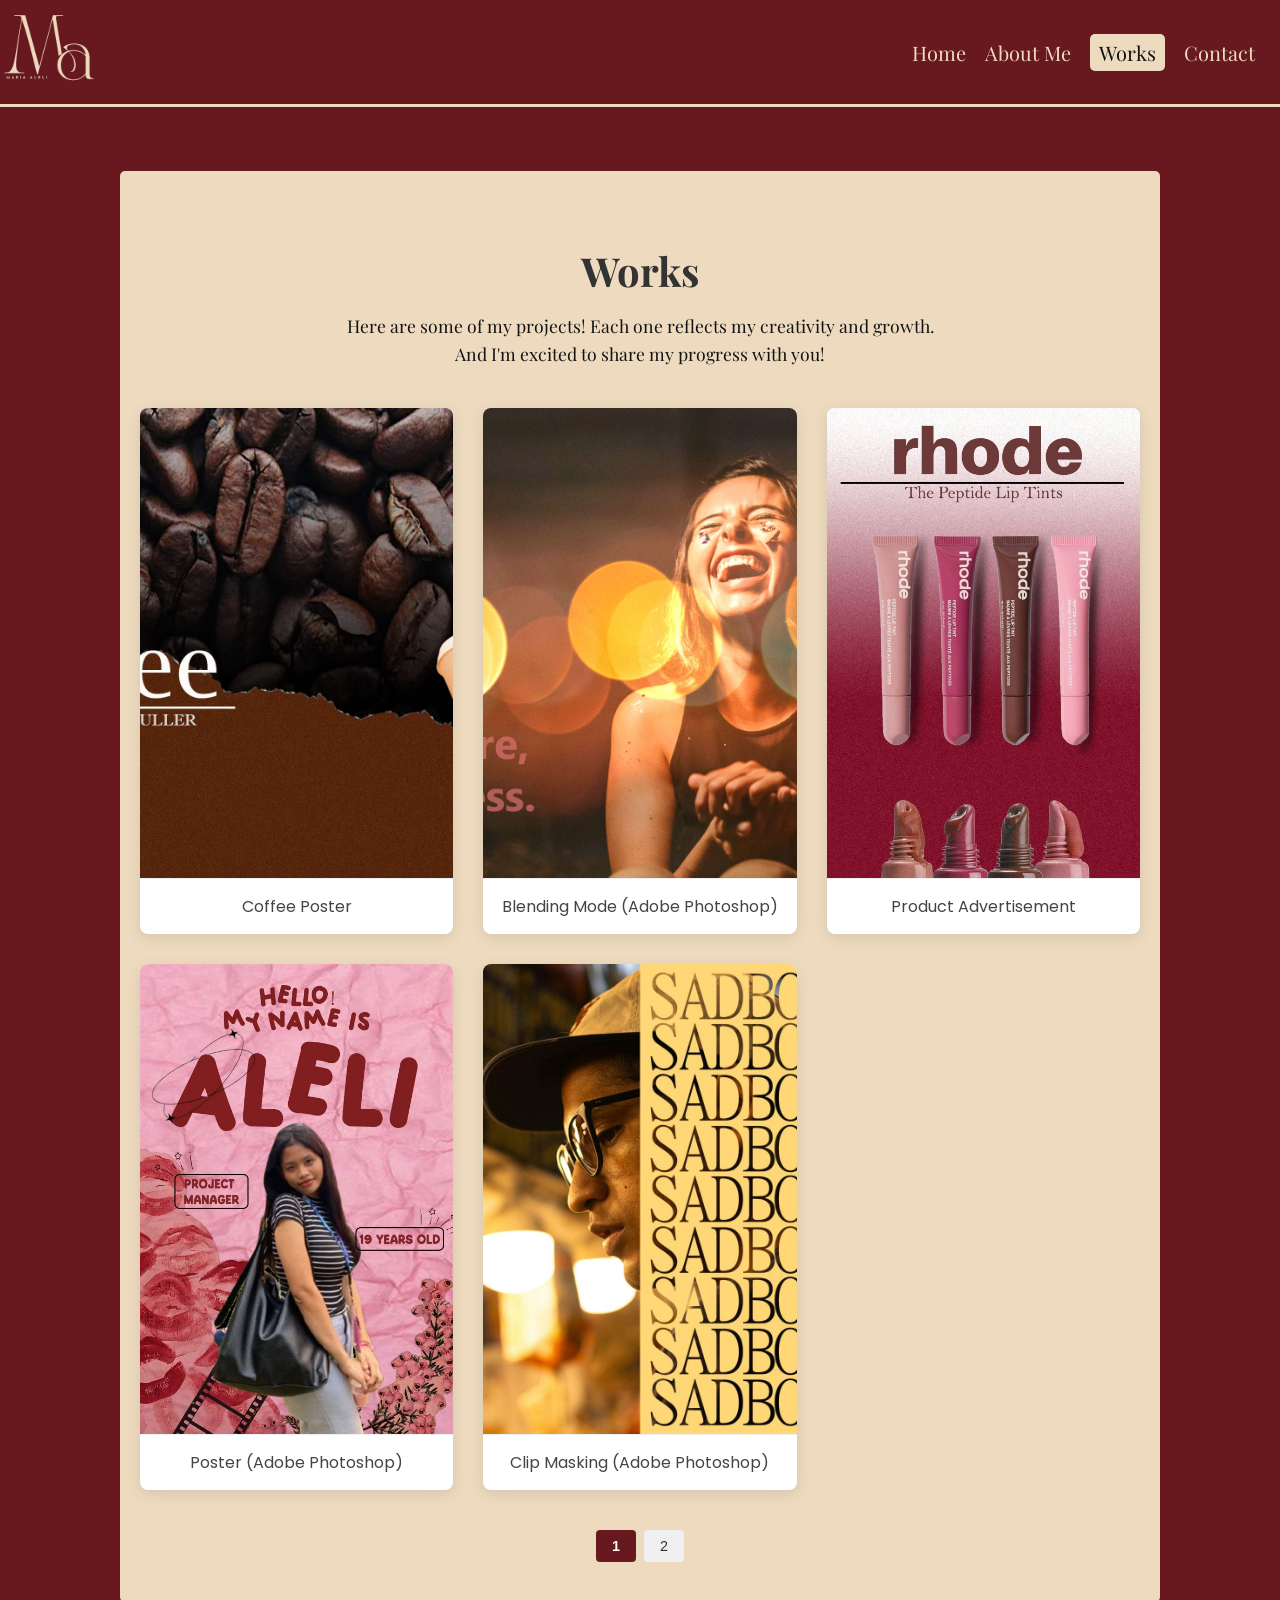
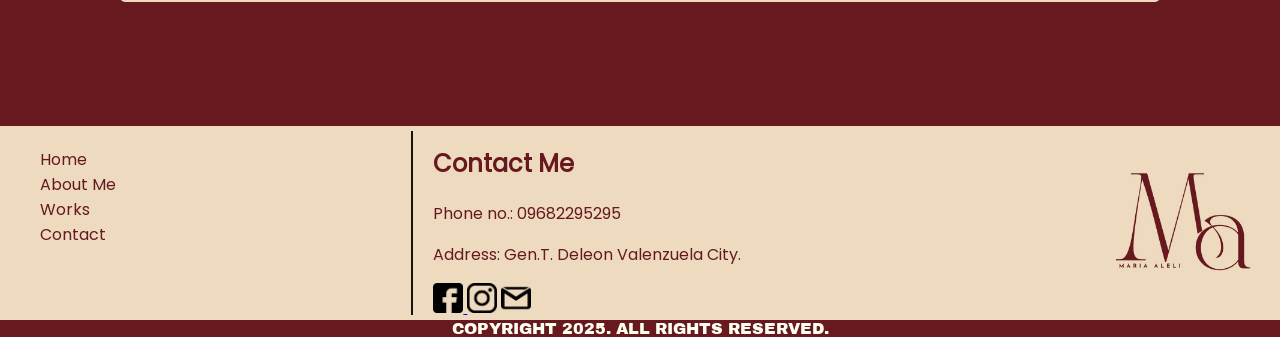
==== works.html @ 4840cf54 "Initial commit" ====
<!DOCTYPE html>
<html>
<head>
	<meta charset="UTF-8">
	<meta name="viewport" content="width=device-width, initial-scale=1.0">
    <title>Works</title>
    <link rel="stylesheet" href="css/salilikanStyles.css">
	<script src="js/script.js"></script>
</head>
<body id = "works">
    <header>
	<a href = "index.html"><img src = "image/aleli red logo.jpg" alt="Logo" class= "logo-img"> </a>
        <nav>
            <ul>
                <li><a href="index.html">Home</a></li>
                <li><a href="about.html">About Me</a></li>
                <li><a href="works.html" class="nav-link">Works</a></li>
                <li><a href="contact.html">Contact</a></li>
            </ul>
        </nav>
    </header>
	
	<main>
		<section class="work-container">    
    <div class="work-text">
        <h1>Works</h1>
        <p>Here are some of my projects! Each one reflects my creativity and growth. 
        And I'm excited to share my progress with you!</p>
    </div>
    
    <!-- Page 1 -->
    <div class="work-gallery page1" id="page1"> 
        <div class="work-item">
            <img src="image/SALILIKAN_COFFEE POSTER.jpg" alt="project 1" class="works-img">
            <p class="work-label">Coffee Poster</p>
        </div>
        <div class="work-item">
            <img src="image/Salilikan_BlendingMode.jpg" alt="project 2" class="works-img">
            <p class="work-label">Blending Mode (Adobe Photoshop)</p>
        </div>
        <div class="work-item">
            <img src="image/rhode poster.jpg" alt="project 3" class="works-img">
            <p class="work-label">Product Advertisement</p>
        </div>
		<div class="work-item">
            <img src="image/self poster.jpg" alt="project 4" class="works-img">
            <p class="work-label">Poster (Adobe Photoshop)</p>
        </div>
        <div class="work-item">
            <img src="image/Salilikan_ClippingMask.jpg" alt="project 5" class="works-img">
            <p class="work-label">Clip Masking (Adobe Photoshop)</p>
        </div>
		
    </div>
    
    <!-- Page 2 (initially hidden) -->
    <div class="work-gallery page2" id="page2" style="display:none;">
        <div class="work-item">
            <img src="image/multimedia assets (1).jpg" alt="project 6" class="works-img">
            <p class="work-label">Male Silhouette with Cloudy Sky (Adobe Photoshop)</p>
        </div>
        <div class="work-item">
            <img src="image/multimedia assets (2).jpg" alt="project 7" class="works-img">
            <p class="work-label">Contemplative Female with Thought Bubble (Adobe Photoshop)</p>
        </div>
		 <div class="work-item">
            <img src="image/multimedia assets (3).jpg" alt="project 8" class="works-img">
            <p class="work-label">Worried Female Expression (Adobe Photoshop)</p>
        </div>
        <div class="work-item">
            <img src="image/multimedia assets (4).jpg" alt="project 9" class="works-img">
            <p class="work-label">Sunny Cloudscape (Adobe Photoshop)</p>
        </div>
		<div class="work-item">
            <img src="image/multimedia assets (5).jpg" alt="project 10" class="works-img">
            <p class="work-label">Full Moon Scene (Adobe Photoshop)</p>
        </div>
        <div class="work-item">
            <img src="image/multimedia assets (6).jpg" alt="project 11" class="works-img">
            <p class="work-label">Flashlight in Darkness (Adobe Photoshop)</p>
        </div>
		
    </div>
    
    <!-- Pagination buttons -->
    <div class="pagination">
        <button class="page-btn active" onclick="showPage(1)">1</button>
        <button class="page-btn" onclick="showPage(2)">2</button>
    </div>
</section>

<div id="lightbox" class="lightbox">
  <span class="close-btn">&times;</span>
  <img class="lightbox-content" id="lightbox-img">
  <div id="caption" class="caption"></div>
</div>
	</main>
	
	<footer class = "footer">
				

				<div class="link-column">
					
						<ul id="footer-links">
							<li><a href="index.html">Home</a></li>
							<li><a href="about.html">About Me</a></li>
							<li><a href="works.html">Works</a></li>
							<li><a href="contact.html">Contact</a></li>
						</ul>
				</div>
				
				
				<div class="footer-column">
					<h2>Contact Me</h2>
					<p>Phone no.: 09682295295</p>
					<p> Address: Gen.T. Deleon Valenzuela City.</p>	
					
					<a href="https://www.facebook.com/mariaaleli.salilican"><img src ="image/facebook logo.jpg" alt = "facebook" class = "footer-socials"> </a>
					<a href="https://www.instagram.com/aia.aleli/"><img src ="image/inst logo.jpg" alt = "instagram" class = "footer-socials"></a>
					<img src ="image/mail logo.jpg" alt = "mail" class = "footer-socials">
				</div>
				
				
				
				
				<div class="logo-column">
				<img src = "image/beigebg logo.jpg" alt="Logo" class= "footer-logo">
				</div>
				
		
		</footer>
		<p class = "copyright">COPYRIGHT 2025. ALL RIGHTS RESERVED.</p>
	
	
</body>
</html>
---- css/salilikanStyles.css ----
@font-face {
	font-family: 'Archivo Black';
	src: url('../fonts/ArchivoBlack-Regular.ttf') format('truetype');
}
@font-face {
	font-family: 'Playfair Display';
	src: url('../fonts/PlayfairDisplay-VariableFont_wght.ttf') format('truetype');
}
@font-face {
	font-family: 'Poppins';
	src: url('../fonts/Poppins-Regular.ttf') format('truetype');
}
nav{ 
text-align: right;
padding : 10px;

}
nav ul{
	display: inline-block; 
    list-style: none;
    padding: 0;
    margin: 0;
}
 
 nav ul li{
	display: inline-block;
    margin-right: 15px;
	
}

nav ul li a {
    color : #eedbbf;
    text-decoration: none;
	font-size : 20px;
	display: inline-block;
    transition: all 0.3s ease; 

}

ul li a:hover{
	background-color : #FDFFF0;
	color : #121212;
	border-radius : 5px;
	transform: scale(1.1);
}

header {
	background-color : #67191f;
	display : flex;
	justify-content: space-between;
	align-items : center;
	border-bottom: 3px solid #eedbbf;
	
}
.logo-img {
	width : auto;
	height : 100px;
	
}
html {
    scroll-behavior: smooth;
}
body {
	font-family: 'Playfair Display', serif;
	background-color : #67191f;
	color : #FDFFF0;
	margin: 0px;
	overflow-x: hidden;
    width: 100%;

}
main {
    padding-bottom: 60px;
}
section {	
	padding: 20px;
    margin: 20px auto;
    background: #eedbbf;
    border-radius: 5px;
    max-width: 1200px;
}

.nav-link {
    color: #eedbbf;
    text-decoration: none;
    font-size: 20px;
    padding: 5px 9px;
    display: inline-block;
    border-radius: 5px;
    transition: all 0.3s ease; 
}


#Home .nav-link[href="index.html"],
#about .nav-link[href="about.html"],
#works .nav-link[href="works.html"],
#contact .nav-link[href="contact.html"] {
	background-color : #eedbbf;
    color: #121212;    
}




/*Home Page*/

.text-content {
	font-family: 'Playfair Display', sans-serif;
	font-weight: bold;
	Display: flex;
	flex-direction: column;
	justify-content: center;
	align-items : center;
	text-align : center;
	
}

#text-welcome{
	font-size : 70px;
	font-family : 'Playfair Display', sans-serif;
	font-weight : bold;
}

.home-welcome {
    background-image: 
        linear-gradient(rgba(238, 219, 191, 0.6), rgba(238, 219, 191, 0.6)), 
        url('../image/home bg.jpg'); 
    background-repeat: no-repeat;
    background-size: cover;
    padding: 100px;
    display: flex;
    align-items: center;
    color: #121212;
}
.home-text {
	font-family : 'Playfair Display', sans-serif;
	font-size: 30px;
}
.story-section{
	display: flex;
}

.story-image{
	height: 600px;
	width : auto;
	margin-left :50px;
	border: solid 10px #FDFFF0;
	border-radius : 20px;
	padding: 20px;
}
.story-container{
	background-color: #67191f;
	margin: 70px;
	margin-left: -80px;
	padding : 50px;
	
	font-size: 25px;
	color: #FDFFF0;
	text-align: center;
	line-height: 40px;	
}

.home-btn {
    background-color: #67191f; 
    color: #FDFFF0; 
    border: 2px solid #FDFFF0;
	padding: 10px 20px;
    font-size: 16px;
    font-family: 'Playfair Display', sans-serif;
    border-radius: 5px;
    cursor: pointer;
	text-decoration: none;
    transition: all 0.3s ease;
}

.home-btn:hover {
    background-color: #FDFFF0;
    color: #67191f;

}




/*About Page*/
.video-Container{
	
	display: flex;
	justify-content: center;
	align-items: center;
	width: auto;
	margin-right: 30px;
	
}
.main-video{
	
	height: 400px;
	width: 800px;
}
video{
	height: 400px;
	width: 800px;
}

.about-title{
	font-size : 50px;
	font-weight: bold;
	text-align: center;
	margin-right : -1100px;
	
}

.about-img {
	height :500px;
	width : auto;
	border : solid 10px #fdfff0;
	margin-bottom : 50px;
}


.gallery-img{
	height :280px;
	width : auto;
	border: 20px solid #fdfff0;
	display: flex;
	display: inline;
	border-bottom: 60px solid #fdfff0;
}

.gallery-photos{
	display: flex;
	flex-wrap: wrap;
	justify-content: center;
	gap: 50px;
	
}

.gallery-text{
	color: #121212;
	font-size: 30px;
	text-align: center;
	font-weight: bold;
	
}

.about-container{
	display : flex;	
	border-radius : 5px;
	font-size: 25px;
	text-align: center;
	align-items: center;
    justify-content: space-between;
	color : #121212;
	font-family : 'PlayFair Display', serif;
	
}

.about-text{
	font-family : 'Playfair Display', sans-serif;
	display: flex;
	text-align: center;
	line-height: 45px;
	padding : 50px;
}


/*Work Page*/
.work-text{
	display: flex;
	justify-content: center;
	align-items: center;
	text-align : center;
	flex-direction: column;
	font-size : 20px;
	color : #121212;
	
}

.work-container {
    max-width: 1000px;
    margin: 5%	 auto;
    padding: 40px 20px;
    font-family: 'poppins', sans-serif;
}


/* Works Header Text */
.work-text {
	font-family: 'PlayFair Display', sans-serif;
    text-align: center;
    margin-bottom: 40px;
}

.work-text h1 {
    font-size: 2.5rem;
    color: #333;
    margin-bottom: 15px;
}

.work-text p {
    font-size: 1.1rem;
    color: #121212;
    max-width: 600px;
    margin: 0 auto;
    line-height: 1.6;
}

.work-gallery {
    display: grid;
    grid-template-columns: repeat(auto-fill, minmax(280px, 1fr));
    gap: 30px;
    margin-bottom: 40px;
}

.work-item {
    background: #fff;
    border-radius: 8px;
    overflow: hidden;
    box-shadow: 0 4px 15px rgba(0, 0, 0, 0.1);
    transition: transform 0.3s ease, box-shadow 0.3s ease;
	  display: flex;
    flex-direction: column;
    height: 100%;
}

.work-item:hover {
    transform: translateY(-5px);
    box-shadow: 0 6px 20px rgba(0, 0, 0, 0.15);
}

.works-img {
    width: 100%;
    height: auto;
    display: block;
    border-bottom: 1px solid #eee;
    object-fit: cover;
    flex-grow: 1;
}

.work-label {
    padding: 15px;
    text-align: center;
    font-size: 1rem;
    color: #444;
    margin: 0;
}

/* Pagination Styles */
.pagination {
    display: flex;
    justify-content: center;
    margin-top: 40px;
    gap: 8px;
}

.page-btn {
    padding: 8px 16px;
    border: none;
    background: #f0f0f0;
    color: #333;
    cursor: pointer;
    border-radius: 4px;
    font-size: 0.9rem;
    transition: all 0.3s ease;
}

.page-btn:hover {
    background: #121212;
	color: #eddbbf;
}

.page-btn.active {
    background: #67191f;
    color: #FDFFF0;
    font-weight: bold;
}



/* Lightbox Styles */
.lightbox {
  display: none;
  position: fixed;
  z-index: 1000;
  left: 0;
  top: 0;
  width: 100%;
  height: 100%;
  background-color: rgba(0, 0, 0, 0.9);
  text-align: center;
}

.lightbox-content {
  max-width: 90%;
  max-height: 90%;
  margin: auto;
  position: absolute;
  top: 50%;
  left: 50%;
  transform: translate(-50%, -50%);
}

.caption {
  color: #fff;
  padding: 10px;
  position: absolute;
  bottom: 20px;
  width: 100%;
  text-align: center;
}

.close-btn {
  color: white;
  position: absolute;
  top: 20px;
  right: 30px;
  font-size: 35px;
  font-weight: bold;
  cursor: pointer;
}

.close-btn:hover {
  color: #ccc;
}














/*Contact Page*/
.contact-container {
   
    background: #eddbbf;
    border-radius: 10px;
    text-align: center;
	margin: 50px 480px;
	
}

.contact-text h2 {
    font-size: 30px;
    color: #121212;
    margin-bottom: 10px;
}

.contact-text p {
    color: #121212;
    font-size: 16px;
    margin-bottom: 20px;
}

.contact-form {
    display: flex;
    flex-direction: column;
    gap: 15px;
}

.input-group {
    text-align: left;
	
}

.input-group label {
    font-size: 14px;
    font-weight: bold;
    color: #121212;
}

.input-group input,
.input-group textarea {
	display : flex;
    width: 100%;
    padding: 5px;
    border: 1px solid #67191f;
    border-radius: 5px;
    font-size: 14px;
}

.contact-btn {
	display: flex;
	justify-content : center;
	width: 500px;
    background: #67191f;
	font-family: 'Playfair Display', sans-serif;
    color: #ffffff;
    padding: 12px;
    border: none;
    border-radius: 5px;
    font-size: 16px;
    cursor: pointer;
    transition: background 0.3s ease;
}

.contact-btn:hover {
    background: #fdfff0; 
	color: #121212;
	
}




/*footer*/
footer{
	font-family : 'Poppins';
	background-color : #eedbbf;
	
	color : #67191f;
}

.footer{
	display: grid;
    grid-template-columns: repeat(3, 1fr);
	text-align: left;
    gap: 20px;
}

.link-column{
	border-right: solid 2px #121212;
	margin : 5px 0px;
}
#footer-links {
    list-style: none;
    
}
#footer-links a {
    color: #67191f;
    text-decoration: none;
    transition: color 0.3s ease;
}

.link-column{
	border-left: 200px black ;
}
.logo-column {
    display: flex;
    align-items: flex-end;
    justify-content: flex-end;
    padding: 20px;
	font-size: 100px;
}
.footer-socials{
	height: 30px;
	width: auto;
}

.footer-logo{
	width: 150px;
    height: auto;
}
.copyright{
	background-color: #67191f;
	color : #fdfff0;
	font-family: "Archivo Black", sans-serif;
	text-align : center;
	padding : 0;
	margin: 0;
	display : flex;
	justify-content: center;
}	











/* ==================== MEDIA QUERIES ==================== */

/* Tablet Landscape (1024px and below) */
@media screen and (max-width: 1024px) {
    /* Header */
    nav {
        text-align: center;
    }
    nav ul {
        display: flex;
		
        justify-content: center;
        flex-wrap: wrap; 
        padding: 0;
    }
    nav ul li {
		display: inline-block;
        margin: 0px 10px;
		
    }
	nav ul li a {
    text-decoration: none;
	font-size : 15px;
	}
    
    /* Home Page */
    #text-welcome {
        font-size: 50px;
    }
    
    .home-text {
        font-size: 20px;
    }
    
    .story-image {
        height: 450px;
        margin-left: 30px;
    }
    
    .story-container {
        margin: 40px;
        font-size: 20px;
        line-height: 35px;
    }
    
    /* About Page */
    .main-video, video {
        height: 300px;
        width: 600px;
    }
    
    .about-img {
        height: 400px;
    }
    
    .gallery-img {
        height: 220px;
    }
    
    /* Works Page */
    .work-gallery {
        grid-template-columns: repeat(auto-fill, minmax(240px, 1fr));
        gap: 20px;
    }
    
    /* Contact Page */
    .contact-container {
        margin: 50px 200px;
    }
    
    /* Footer */
    .footer {
        grid-template-columns: 1fr 1fr;
    }
    
    .logo-column {
        grid-column: span 2;
        justify-content: center;
    }
}

/* Tablet Portrait (768px and below) */
@media screen and (max-width: 768px) {
    /* Header */
    nav {
        text-align: center;
    }
    nav ul {
        display: flex;
		
        justify-content: center;
        flex-wrap: wrap; 
        padding: 0;
    }
    nav ul li {
		display: inline-block;
        margin: 0px 10px;
		
    }
	nav ul li a {
    text-decoration: none;
	font-size : 15px;
	}
    
    
    .logo-img {
        margin-bottom: 15px;
    }
    
    nav ul {
        justify-content: center;
    }
    
    /* Home Page */
    .home-welcome {
        padding: 60px 20px;
    }
    
    #text-welcome {
        font-size: 40px;
    }
    
    .home-text {
        font-size: 18px;
    }
    
    .story-section {
        flex-direction: column;
        align-items: center;
    }
    
    .story-image {
        height: 350px;
        margin: 0 0 20px 0;
    }
    
    .story-container {
        margin: 0;
        font-size: 18px;
        line-height: 30px;
    }
    
    /* About Page */
    .about-container {
        flex-direction: column;
    }
    
    .about-title {
        margin-right: 0;
        margin-bottom: 20px;
    }
    
    .about-img {
        height: 350px;
        margin-bottom: 20px;
    }
    
    .main-video, video {
        height: 250px;
        width: 100%;
    }
    
    .gallery-img {
        height: 200px;
        border: 15px solid #fdfff0;
        border-bottom: 40px solid #fdfff0;
    }
    
    /* Works Page */
    .work-container {
        padding: 20px;
    }
    
    .work-gallery {
        grid-template-columns: repeat(auto-fill, minmax(200px, 1fr));
        gap: 15px;
    }
    
    /* Contact Page */
    .contact-container {
        margin: 50px 100px;
    }
    
    .contact-btn {
        width: 100%;
    }
    
    /* Footer */
    .footer {
        grid-template-columns: 1fr;
        text-align: center;
    }
    
    .link-column {
        border-right: none;
        border-bottom: 2px solid #121212;
        padding-bottom: 20px;
        margin-bottom: 20px;
    }
    
    .logo-column {
        grid-column: span 1;
    }
}

/* Mobile Landscape (480px and below) */
@media screen and (max-width: 480px) {
    /* Header */
    nav {
        text-align: center;
    }
    nav ul {
        display: flex;
		
        justify-content: center;
        flex-wrap: wrap; 
        padding: 0;
    }
    nav ul li {
		display: inline-block;
        margin: 0px 10px;
		
    }
	nav ul li a {
    text-decoration: none;
	font-size : 15px;
	}
    /* Home Page */
    #text-welcome {
        font-size: 30px;
    }
    
    .home-text {
        font-size: 16px;
    }
    
    .story-image {
        height: 250px;
    }
    
    .story-container {
        font-size: 16px;
        line-height: 25px;
        padding: 20px;
    }
    
    .home-btn {
        padding: 8px 16px;
        font-size: 14px;
    }
    
    /* About Page */
    .about-title {
        font-size: 40px;
    }
    
    .about-img {
        height: 250px;
    }
    
    .main-video, video {
        height: 180px;
    }
    
    .gallery-img {
        height: 150px;
        border: 10px solid #fdfff0;
        border-bottom: 30px solid #fdfff0;
    }
	.about-text p{
		font-size : 15px;
		line-height:  15px;
		
	}
	.about-text{
		width: 100%;
		margin: 0;
	}
    
    /* Works Page */
    .work-text h1 {
        font-size: 2rem;
    }
    
    .work-gallery {
        grid-template-columns: 1fr;
    }
    
    .work-item {
        max-width: 300px;
        margin: 0 auto;
    }
    
    /* Contact Page */
    .contact-container {
        margin: 30px 20px;
        padding: 20px;
    }
    
    .contact-text h2 {
        font-size: 24px;
    }
    
    .input-group input,
    .input-group textarea {
        width: 100%;
    }
    
    /*footer*/
	 .footer {
        display: none;
    }
	.copyright{
		font-size : 15px;
	}

}

/* Small Mobile (320px and below) */
@media screen and (max-width: 320px) {
    /* Header */
    .logo-img {
        height: 60px;
    }
    
    nav {
        text-align: center;
    }
    nav ul {
        display: flex;
		
        justify-content: center;
        flex-wrap: wrap; 
        padding: 0;
    }
    nav ul li {
		display: inline-block;
        margin: 0px 10px;
		
    }
	nav ul li a {
    text-decoration: none;
	font-size : 15px;
	}
    
    /* Home Page */
    #text-welcome {
        font-size: 24px;
    }
    
    .home-text {
        font-size: 14px;
    }
    
    .story-image {
        height: 200px;
    }
    
    .story-container {
        font-size: 14px;
        line-height: 22px;
        padding: 15px;
    }
    
    /* About Page */
    .about-title {
        font-size: 30px;
    }
    
    .about-img {
        height: 200px;
    }
	.about-text p{
		font-size : 10px;
		line-height:  15px;
		
	}
	.about-text{
		width: 100%;
		margin: 0;
	}
    
    .main-video, video {
        height: 150px;
    }
    
    .gallery-img {
        height: 120px;
        border: 8px solid #fdfff0;
        border-bottom: 25px solid #fdfff0;
    }
    
    /* Works Page */
    .work-text h1 {
        font-size: 1.8rem;
    }
    
    .work-text p {
        font-size: 1rem;
    }
    
    /* Contact Page */
    .contact-text h2 {
        font-size: 20px;
    }
    
    .contact-btn {
        padding: 10px;
        font-size: 14px;
    }
    
    /* Footer */
    .footer-column h2 {
        font-size: 18px;
    }
    
    .footer-socials {
        height: 20px;
    }
    
    .copyright {
        font-size: 12px;
    }
}

/* Special Cases for Very Small Screens */
@media screen and (max-width: 280px) {
    nav {
        text-align: center;
    }
    nav ul {
        display: flex;
		
        justify-content: center;
        flex-wrap: wrap; 
        padding: 0;
    }
    nav ul li {
		display: inline-block;
        margin: 0px 10px;
		
    }
	nav ul li a {
    text-decoration: none;
	font-size : 15px;
	}
    
    .logo-img {
        height: 50px;
    }
    
    #text-welcome {
        font-size: 20px;
    }
    
    .story-image {
        height: 180px;
    }
    
    .gallery-img {
        height: 100px;
    }
	/*footer*/
	 .footer {
        display: none;
    }
	.copyright{
		font-size : 10px;
	}



}
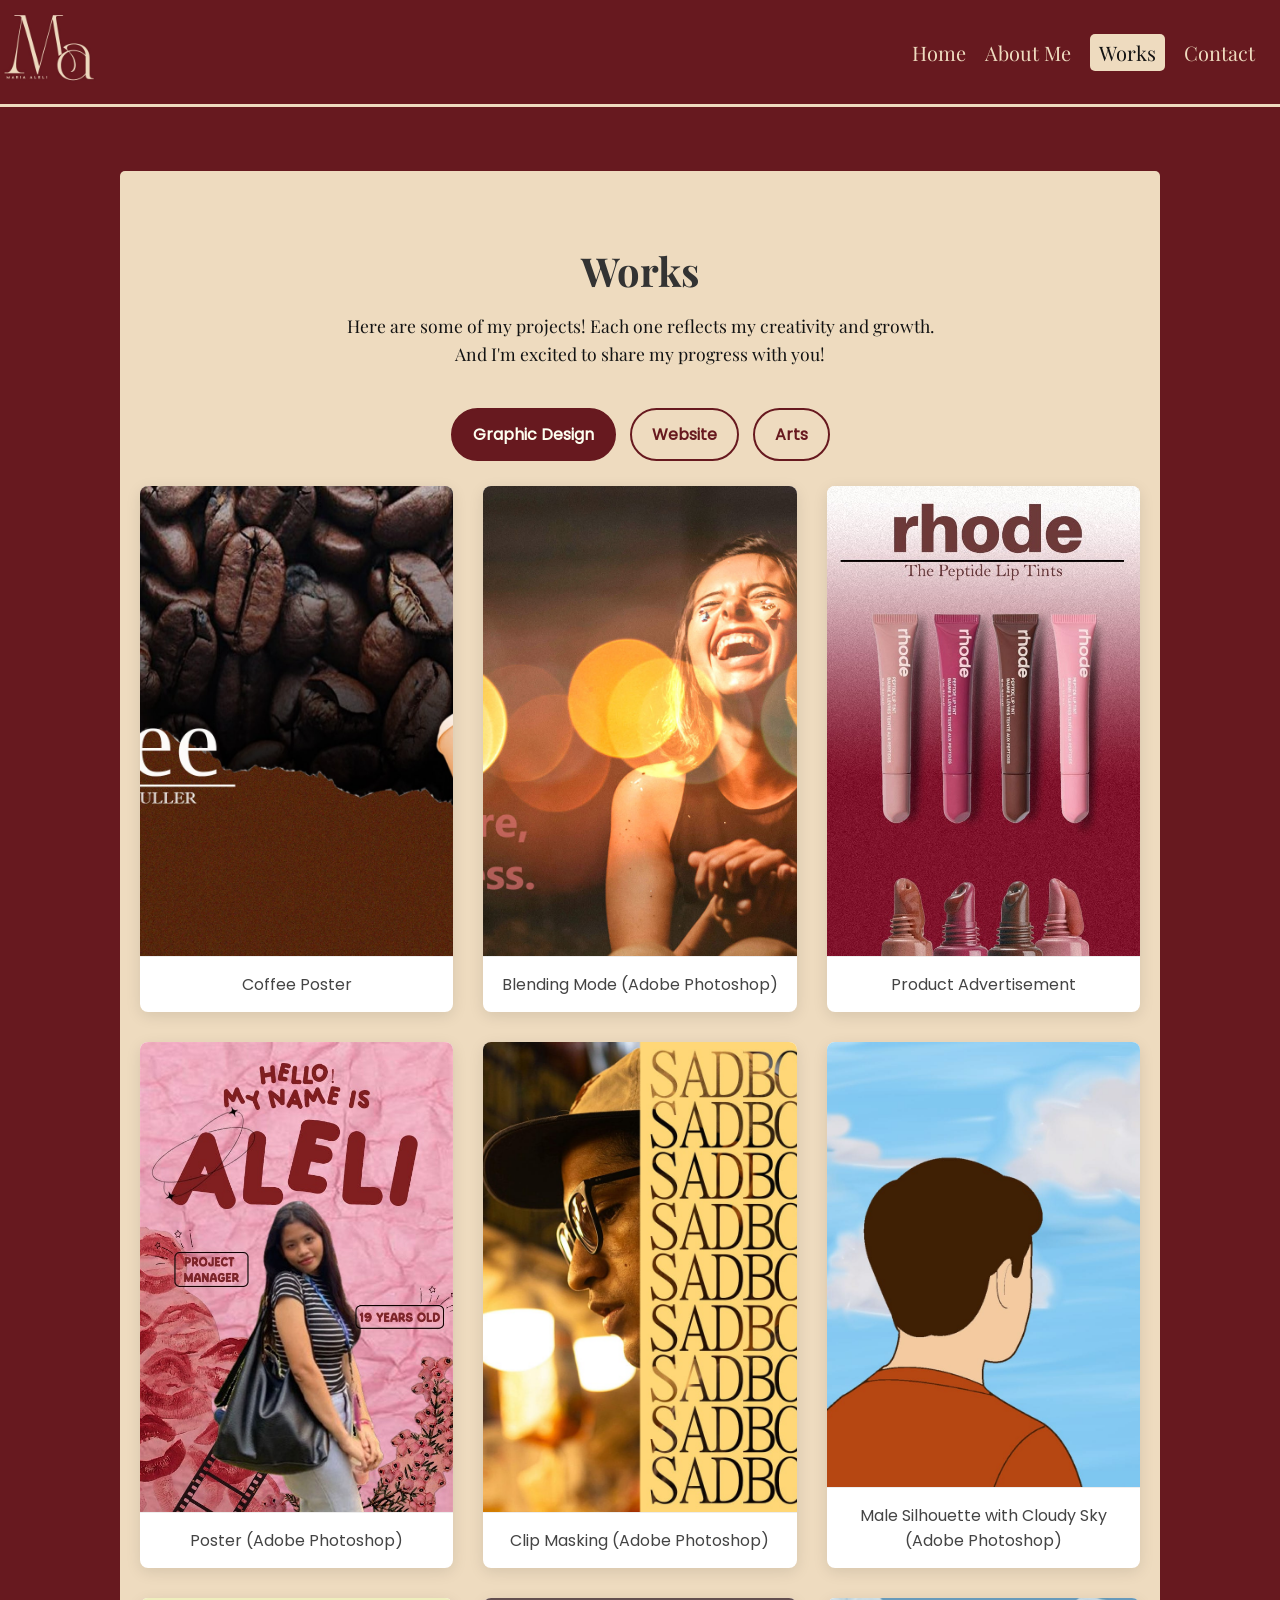
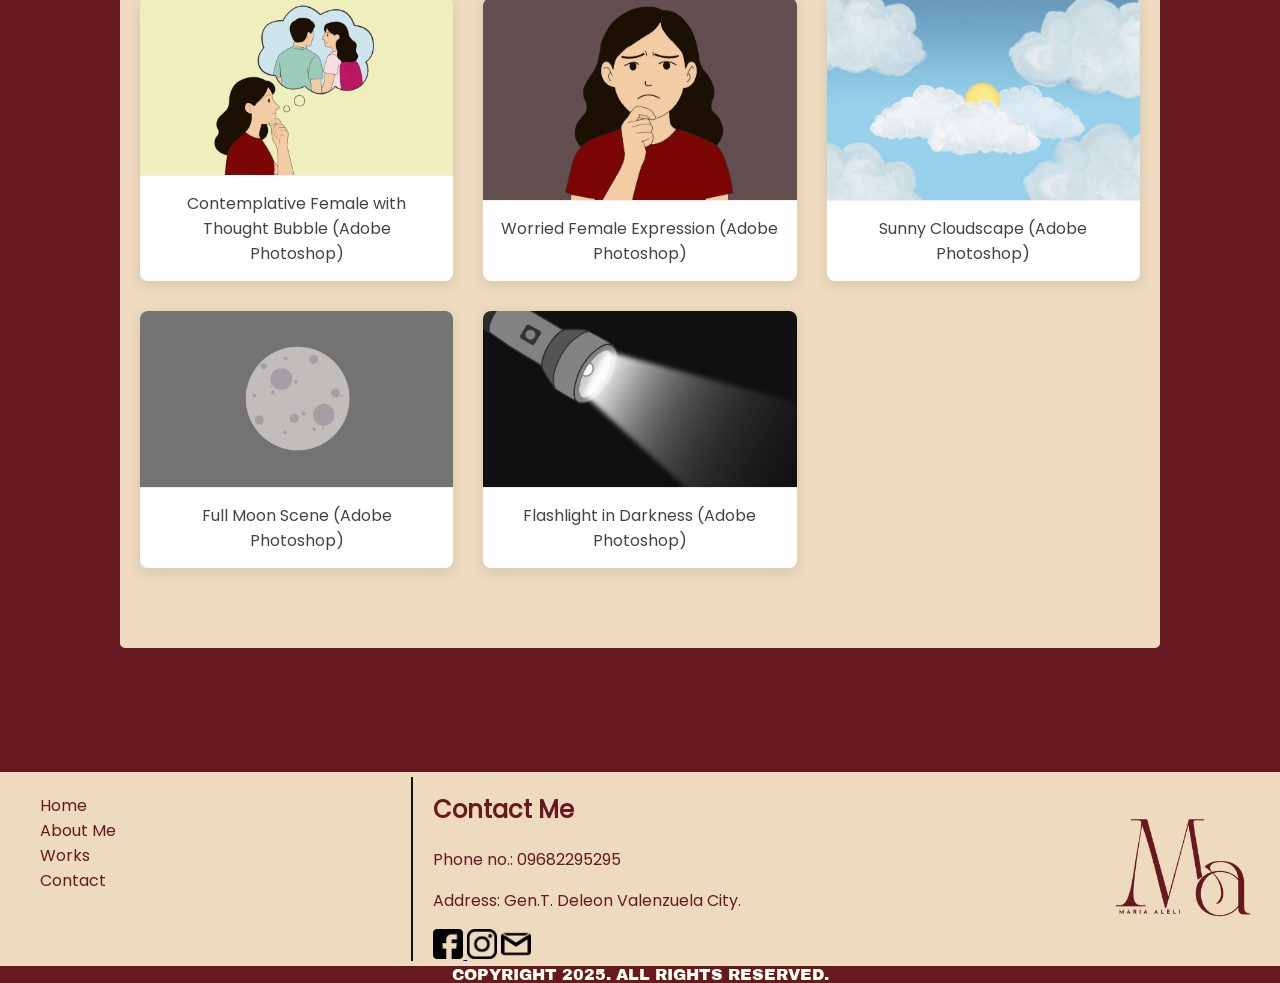
==== commit 7f872564: "Website updates" ====
--- a/works.html
+++ b/works.html
@@ -28,64 +28,79 @@
         And I'm excited to share my progress with you!</p>
     </div>
     
-    <!-- Page 1 -->
-    <div class="work-gallery page1" id="page1"> 
-        <div class="work-item">
-            <img src="image/SALILIKAN_COFFEE POSTER.jpg" alt="project 1" class="works-img">
-            <p class="work-label">Coffee Poster</p>
+
+    
+    <!-- Category Buttons -->
+    <div class="work-categories" role="tablist" aria-label="Work categories">
+        <button type="button" class="work-cat-btn active" data-category="graphic">Graphic Design</button>
+        <button type="button" class="work-cat-btn" data-category="website">Website</button>
+        <button type="button" class="work-cat-btn" data-category="arts">Arts</button>
+    </div>
+
+    <!-- Category content (graphic design = all current projects) -->
+    <div class="work-category-content" id="work-graphic" aria-live="polite">
+        <!-- Graphic Design: move everything that used to be page1 + page2 -->
+        <div class="work-gallery" id="work-graphic-design">
+            <div class="work-item">
+                <img src="image/SALILIKAN_COFFEE POSTER.jpg" alt="Coffee Poster" class="works-img">
+                <p class="work-label">Coffee Poster</p>
+            </div>
+            <div class="work-item">
+                <img src="image/Salilikan_BlendingMode.jpg" alt="Blending Mode (Adobe Photoshop)" class="works-img">
+                <p class="work-label">Blending Mode (Adobe Photoshop)</p>
+            </div>
+            <div class="work-item">
+                <img src="image/rhode poster.jpg" alt="Product Advertisement" class="works-img">
+                <p class="work-label">Product Advertisement</p>
+            </div>
+            <div class="work-item">
+                <img src="image/self poster.jpg" alt="Poster (Adobe Photoshop)" class="works-img">
+                <p class="work-label">Poster (Adobe Photoshop)</p>
+            </div>
+            <div class="work-item">
+                <img src="image/Salilikan_ClippingMask.jpg" alt="Clip Masking (Adobe Photoshop)" class="works-img">
+                <p class="work-label">Clip Masking (Adobe Photoshop)</p>
+            </div>
+
+            <div class="work-item">
+                <img src="image/multimedia assets (1).jpg" alt="Male Silhouette with Cloudy Sky (Adobe Photoshop)" class="works-img">
+                <p class="work-label">Male Silhouette with Cloudy Sky (Adobe Photoshop)</p>
+            </div>
+            <div class="work-item">
+                <img src="image/multimedia assets (2).jpg" alt="Contemplative Female with Thought Bubble (Adobe Photoshop)" class="works-img">
+                <p class="work-label">Contemplative Female with Thought Bubble (Adobe Photoshop)</p>
+            </div>
+            <div class="work-item">
+                <img src="image/multimedia assets (3).jpg" alt="Worried Female Expression (Adobe Photoshop)" class="works-img">
+                <p class="work-label">Worried Female Expression (Adobe Photoshop)</p>
+            </div>
+            <div class="work-item">
+                <img src="image/multimedia assets (4).jpg" alt="Sunny Cloudscape (Adobe Photoshop)" class="works-img">
+                <p class="work-label">Sunny Cloudscape (Adobe Photoshop)</p>
+            </div>
+            <div class="work-item">
+                <img src="image/multimedia assets (5).jpg" alt="Full Moon Scene (Adobe Photoshop)" class="works-img">
+                <p class="work-label">Full Moon Scene (Adobe Photoshop)</p>
+            </div>
+            <div class="work-item">
+                <img src="image/multimedia assets (6).jpg" alt="Flashlight in Darkness (Adobe Photoshop)" class="works-img">
+                <p class="work-label">Flashlight in Darkness (Adobe Photoshop)</p>
+            </div>
         </div>
-        <div class="work-item">
-            <img src="image/Salilikan_BlendingMode.jpg" alt="project 2" class="works-img">
-            <p class="work-label">Blending Mode (Adobe Photoshop)</p>
+    </div>
+
+    <div class="work-category-content" id="work-website" style="display:none;" aria-live="polite">
+        <div class="work-placeholder">
+            <h2>Website</h2>
+            <p>Placeholder section for your future website projects.</p>
         </div>
-        <div class="work-item">
-            <img src="image/rhode poster.jpg" alt="project 3" class="works-img">
-            <p class="work-label">Product Advertisement</p>
+    </div>
+
+    <div class="work-category-content" id="work-arts" style="display:none;" aria-live="polite">
+        <div class="work-placeholder">
+            <h2>Arts</h2>
+            <p>Placeholder section for your future arts projects.</p>
         </div>
-		<div class="work-item">
-            <img src="image/self poster.jpg" alt="project 4" class="works-img">
-            <p class="work-label">Poster (Adobe Photoshop)</p>
-        </div>
-        <div class="work-item">
-            <img src="image/Salilikan_ClippingMask.jpg" alt="project 5" class="works-img">
-            <p class="work-label">Clip Masking (Adobe Photoshop)</p>
-        </div>
-		
-    </div>
-    
-    <!-- Page 2 (initially hidden) -->
-    <div class="work-gallery page2" id="page2" style="display:none;">
-        <div class="work-item">
-            <img src="image/multimedia assets (1).jpg" alt="project 6" class="works-img">
-            <p class="work-label">Male Silhouette with Cloudy Sky (Adobe Photoshop)</p>
-        </div>
-        <div class="work-item">
-            <img src="image/multimedia assets (2).jpg" alt="project 7" class="works-img">
-            <p class="work-label">Contemplative Female with Thought Bubble (Adobe Photoshop)</p>
-        </div>
-		 <div class="work-item">
-            <img src="image/multimedia assets (3).jpg" alt="project 8" class="works-img">
-            <p class="work-label">Worried Female Expression (Adobe Photoshop)</p>
-        </div>
-        <div class="work-item">
-            <img src="image/multimedia assets (4).jpg" alt="project 9" class="works-img">
-            <p class="work-label">Sunny Cloudscape (Adobe Photoshop)</p>
-        </div>
-		<div class="work-item">
-            <img src="image/multimedia assets (5).jpg" alt="project 10" class="works-img">
-            <p class="work-label">Full Moon Scene (Adobe Photoshop)</p>
-        </div>
-        <div class="work-item">
-            <img src="image/multimedia assets (6).jpg" alt="project 11" class="works-img">
-            <p class="work-label">Flashlight in Darkness (Adobe Photoshop)</p>
-        </div>
-		
-    </div>
-    
-    <!-- Pagination buttons -->
-    <div class="pagination">
-        <button class="page-btn active" onclick="showPage(1)">1</button>
-        <button class="page-btn" onclick="showPage(2)">2</button>
     </div>
 </section>
 
--- a/css/salilikanStyles.css
+++ b/css/salilikanStyles.css
@@ -105,38 +105,110 @@
 
 /*Home Page*/
 
-.text-content {
+.home-content {
 	font-family: 'Playfair Display', sans-serif;
-	font-weight: bold;
-	Display: flex;
+	display: flex;
 	flex-direction: column;
 	justify-content: center;
-	align-items : center;
-	text-align : center;
-	
-}
-
-#text-welcome{
-	font-size : 70px;
-	font-family : 'Playfair Display', sans-serif;
-	font-weight : bold;
+	align-items: center;
+	text-align: center;
+	gap: 24px;
+	max-width: 900px;
+	margin: 0 auto;
+}
+
+.home-badge {
+	font-family: 'Poppins', sans-serif;
+	font-size: 0.92rem;
+	letter-spacing: 0.14em;
+	text-transform: uppercase;
+	padding: 10px 20px;
+	border-radius: 999px;
+	border: 2px solid #67191f;
+	background: rgba(238, 219, 191, 0.14);
+	color: #67191f;
+}
+
+.home-welcome h1 {
+	font-family: 'Playfair Display', serif;
+	font-size: clamp(3rem, 5vw, 5rem);
+	line-height: 1.02;
+	margin: 0;
+	color: #121212;
+}
+
+.home-subtitle {
+	font-family: 'Poppins', sans-serif;
+	font-size: clamp(1rem, 1.6vw, 1.5rem);
+	line-height: 1.8;
+	max-width: 760px;
+	color: #121212;
+	margin: 0;
+}
+
+.home-actions {
+	display: flex;
+	gap: 18px;
+	flex-wrap: wrap;
+	justify-content: center;
+	margin-top: 12px;
+}
+
+.home-button {
+	text-decoration: none;
+	font-family: 'Poppins', sans-serif;
+	font-weight: 600;
+	padding: 16px 28px;
+	border-radius: 12px;
+	border: 2px solid transparent;
+	transition: all 0.25s ease;
+	display: inline-flex;
+	align-items: center;
+	justify-content: center;
+}
+
+.home-button.primary {
+	background-color: #67191f;
+	color: #FDFFF0;
+}
+
+.home-button.secondary {
+	background: transparent;
+	color: #67191f;
+	border-color: #67191f;
+}
+
+.home-button:hover {
+	transform: translateY(-2px);
+}
+
+.home-button.secondary:hover {
+	background: rgba(255,255,255,0.12);
 }
 
 .home-welcome {
-    background-image: 
-        linear-gradient(rgba(238, 219, 191, 0.6), rgba(238, 219, 191, 0.6)), 
-        url('../image/home bg.jpg'); 
-    background-repeat: no-repeat;
-    background-size: cover;
-    padding: 100px;
-    display: flex;
-    align-items: center;
-    color: #121212;
-}
+	background-color: #eedbbf;
+	background-image: linear-gradient(rgba(238, 219, 191, 0.96), rgba(238, 219, 191, 0.96)), url('../image/home bg.jpg');
+	background-repeat: no-repeat;
+	background-size: cover;
+	background-position: center;
+	padding: 100px 30px;
+	display: flex;
+	align-items: center;
+	justify-content: center;
+	min-height: 75vh;
+	color: #121212;
+	margin: 20px auto;
+	border-radius: 24px;
+	box-shadow: 0 24px 60px rgba(0,0,0,0.22);
+	max-width: 1180px;
+}
+
 .home-text {
-	font-family : 'Playfair Display', sans-serif;
+	font-family: 'Playfair Display', sans-serif;
 	font-size: 30px;
 }
+
 .story-section{
 	display: flex;
 }
@@ -346,35 +418,58 @@
     margin: 0;
 }
 
-/* Pagination Styles */
-.pagination {
+/* Work category buttons */
+.work-categories {
     display: flex;
     justify-content: center;
-    margin-top: 40px;
-    gap: 8px;
-}
-
-.page-btn {
-    padding: 8px 16px;
-    border: none;
-    background: #f0f0f0;
-    color: #333;
+    gap: 14px;
+    margin: 10px 0 25px;
+    flex-wrap: wrap;
+}
+
+.work-cat-btn {
+    font-family: 'Poppins', sans-serif;
+    font-weight: 600;
+    font-size: 1rem;
+    padding: 12px 20px;
+    border-radius: 999px;
+    border: 2px solid #67191f;
+    background: transparent;
+    color: #67191f;
     cursor: pointer;
-    border-radius: 4px;
-    font-size: 0.9rem;
-    transition: all 0.3s ease;
-}
-
-.page-btn:hover {
-    background: #121212;
-	color: #eddbbf;
-}
-
-.page-btn.active {
+    transition: all 0.25s ease;
+}
+
+.work-cat-btn:hover {
+    background: rgba(103, 25, 31, 0.08);
+    transform: translateY(-2px);
+}
+
+.work-cat-btn.active {
     background: #67191f;
     color: #FDFFF0;
-    font-weight: bold;
-}
+}
+
+.work-placeholder {
+    text-align: center;
+    padding: 30px 10px;
+    color: #121212;
+}
+
+.work-placeholder h2 {
+    color: #121212;
+    font-size: 1.8rem;
+    margin: 0 0 10px;
+    font-family: 'Playfair Display', serif;
+}
+
+.work-placeholder p {
+    color: #121212;
+    font-size: 1.1rem;
+    margin: 0;
+    font-family: 'Poppins', sans-serif;
+}
+
 
 
 
